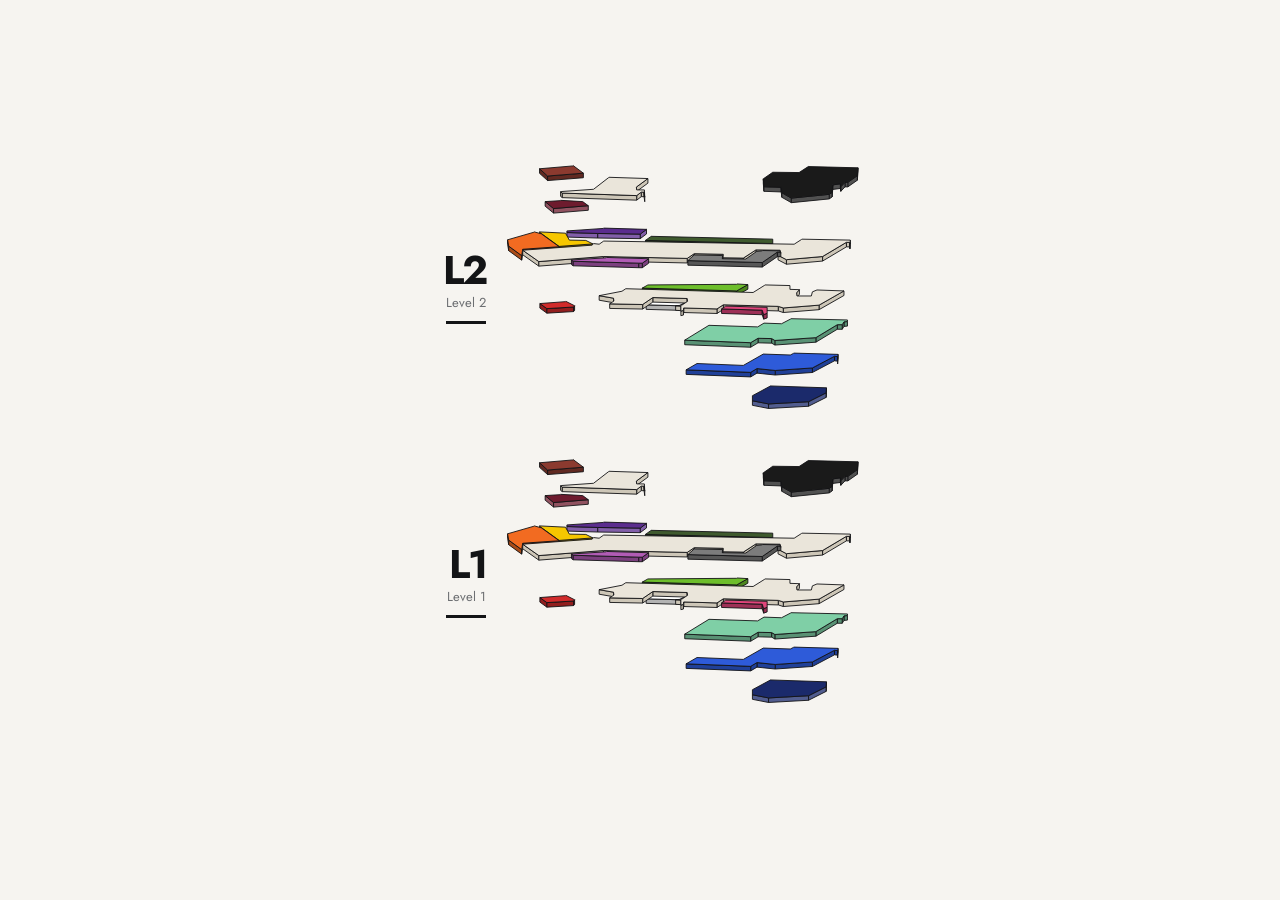
==== index.html @ 21bad8f1 "Find my car – Garden City mid-fi prototype DECO7250 group assignment. Three screens, no build step, " ====
<!doctype html>
<html lang="en">
<head>
<meta charset="utf-8">
<meta name="viewport" content="width=device-width, initial-scale=1, viewport-fit=cover">
<meta name="color-scheme" content="light dark">
<title>Find my car – Garden City</title>
<link rel="preconnect" href="https://fonts.googleapis.com">
<link rel="preconnect" href="https://fonts.gstatic.com" crossorigin>
<link href="https://fonts.googleapis.com/css2?family=Jost:wght@400;500;600;700&display=swap" rel="stylesheet">
<link rel="stylesheet" href="styles.css">
</head>
<body>
<div class="app">

  <!-- ===== 屏 1：整屏只有两块楼板，点哪块选哪层 ===== -->
  <!-- 标题只给读屏软件，视觉上不出现 -->
  <section class="screen is-on" id="home" aria-labelledby="home-title">
    <h1 class="sr-only" id="home-title" tabindex="-1">Which level did you park on?</h1>
    <div class="decks" id="decks"></div>
  </section>

  <!-- ===== 屏 2：该层平面图 + 车的位置 ===== -->
  <section class="screen" id="level" aria-labelledby="level-title">
    <header class="topbar">
      <button class="back" data-back="home">Back</button>
      <div class="seg" role="group" aria-label="Switch level">
        <button data-level="L1" aria-pressed="false">L1</button>
        <button data-level="L2" aria-pressed="false">L2</button>
      </div>
    </header>
    <div class="pagehead">
      <i class="swatch" id="level-swatch"></i>
      <h1 class="lead" id="level-title" tabindex="-1"></h1>
    </div>
    <p class="sub" id="level-sub"></p>
    <div class="planbox" id="level-plan">
      <img alt="" hidden>
      <div class="empty"></div>
      <div class="overlay" id="level-overlay"></div>
    </div>
    <p class="note" id="level-note"></p>
  </section>

  <!-- ===== 屏 3：停车场细节图 + 提示 ===== -->
  <section class="screen" id="detail" aria-labelledby="detail-title">
    <header class="topbar">
      <button class="back" data-back="level">Back</button>
    </header>
    <div class="pagehead">
      <i class="swatch" id="detail-swatch"></i>
      <h1 class="lead" id="detail-title" tabindex="-1"></h1>
    </div>
    <p class="sub" id="detail-sub"></p>
    <div class="planbox" id="detail-plan">
      <img alt="" hidden>
      <div class="empty"></div>
      <div class="overlay" id="detail-overlay"></div>
    </div>
    <ul class="tips" id="detail-tips"></ul>
    <button class="primary" data-back="home" data-reset="1">I found my car</button>
  </section>

  <div class="locating" id="locating" hidden role="status" aria-live="polite">
    <div class="beacon"></div>
    <p>Finding your car…</p>
  </div>

</div>
<script src="app.js"></script>
</body>
</html>
---- styles.css ----
/* =========================================================
   Find my car – Garden City
   样式表。所有颜色 / 间距 / 字号都走下面的 token，改主题只改 :root
   ========================================================= */

:root{
  /* 表面 */
  --paper:#f6f4f0;          /* 页面底色 */
  --card:#ffffff;           /* 卡片 / 画布 */
  --sunk:#eceae4;           /* 占位图、缩略图的底 */
  /* 墨色 */
  --ink:#131416;
  --ink-2:#6d6f72;
  --ink-3:#9b9da0;
  /* 线 */
  --rule:#131416;                      /* 重线：标题分隔 */
  --hair:rgba(19,20,22,.16);           /* 细线：卡片描边 */
  --lift:rgba(19,20,22,.10);           /* 硬投影 */
  /* 语义色：红只代表「你的车」 */
  --red:#e3261b;
  --on-red:#ffffff;
  /* 3D 模型：商场建筑的两个面 + 描边 */
  --bldg:#eae5da;
  --bldg-side:#cdc6b7;
  --model-line:#131416;
  /* 尺度 */
  --s1:4px;  --s2:8px;  --s3:12px; --s4:16px;
  --s5:24px; --s6:32px; --s7:48px;
  --r:3px;                              /* 圆角：几乎直角，保留包豪斯感 */
  --tap:52px;                           /* 最小点击高度 */
}

@media (prefers-color-scheme:dark){
  :root:not([data-theme="light"]){
    --paper:#0b0c0d; --card:#17191b; --sunk:#202325;
    --ink:#f3f2f0; --ink-2:#9ea0a3; --ink-3:#6f7275;
    --rule:#f3f2f0; --hair:rgba(255,255,255,.18); --lift:rgba(0,0,0,.55);
    --bldg:#4a4e52; --bldg-side:#35383b; --model-line:rgba(255,255,255,.6);
  }
}
:root[data-theme="dark"]{
  --paper:#0b0c0d; --card:#17191b; --sunk:#202325;
  --ink:#f3f2f0; --ink-2:#9ea0a3; --ink-3:#6f7275;
  --rule:#f3f2f0; --hair:rgba(255,255,255,.18); --lift:rgba(0,0,0,.55);
  --bldg:#4a4e52; --bldg-side:#35383b; --model-line:rgba(255,255,255,.6);
}

/* ---------- 基础 ---------- */
*,*::before,*::after{box-sizing:border-box}
html{-webkit-text-size-adjust:100%}
body{
  margin:0;
  background:var(--paper);
  color:var(--ink);
  font-family:Jost,Futura,"Century Gothic","Trebuchet MS",system-ui,sans-serif;
  font-size:17px;
  line-height:1.4;
}
button{font:inherit;color:inherit;background:none;border:0;margin:0;padding:0;cursor:pointer;
  -webkit-tap-highlight-color:transparent}
img{display:block;max-width:100%}
[hidden]{display:none !important}
:focus-visible{outline:3px solid var(--red);outline-offset:3px;border-radius:var(--r)}

/* 只给读屏软件看的文字 */
.sr-only{position:absolute;width:1px;height:1px;margin:-1px;padding:0;border:0;
  overflow:hidden;clip-path:inset(50%);white-space:nowrap}

.app{
  max-width:480px;
  margin:0 auto;
  min-height:100dvh;
  padding:0 var(--s4) calc(var(--s6) + env(safe-area-inset-bottom));
}

/* ---------- 顶栏 ---------- */
.topbar{
  display:flex;align-items:center;justify-content:space-between;gap:var(--s3);
  min-height:60px;padding:var(--s3) 0;
  border-bottom:2px solid var(--rule);
}
.back{display:inline-flex;align-items:center;gap:var(--s2);height:44px;padding-right:var(--s2);
  font-size:16px;font-weight:500}
.back::before{content:"";width:0;height:0;flex:none;
  border-top:8px solid transparent;border-bottom:8px solid transparent;border-right:13px solid currentColor}

/* ---------- 标题 ---------- */
.lead{font-size:27px;line-height:1.15;font-weight:700;letter-spacing:-.015em;margin:var(--s5) 0 var(--s4)}
.pagehead{display:flex;align-items:center;gap:var(--s3);margin:var(--s5) 0 var(--s1)}
.pagehead .lead{margin:0}
.swatch{width:19px;height:19px;flex:none;border:2px solid var(--rule)}
.sub{margin:0 0 var(--s4);font-size:15px;color:var(--ink-2)}
.note{margin:var(--s3) 0 0;font-size:14px;color:var(--ink-2)}

/* ---------- 3D 楼层模型：首屏的全部内容 ---------- */
/* 首屏没有顶栏 / 标题 / 说明，两块楼板在视口里居中 */
#home.is-on{
  min-height:calc(100dvh - var(--s6));
  display:grid;
  align-content:center;
  align-content:safe center;   /* 视口太矮时不要把楼板挤出屏幕顶上 */
}
.decks{display:grid;gap:var(--s5)}

/* 一块楼板 = 一个按钮：左边 L1 / L2 标签，右边结构图 */
.deck{
  display:flex;align-items:center;gap:var(--s4);
  width:100%;padding:var(--s2) 0;
  border-radius:var(--r);
  transition:transform .28s cubic-bezier(.2,.75,.25,1),opacity .3s;
}
.deck-tag{flex:none;width:4.4rem;text-align:right}
.deck-tag b{display:block;font-size:40px;font-weight:700;line-height:1;letter-spacing:-.045em}
.deck-tag small{display:block;margin-top:var(--s1);font-size:13px;color:var(--ink-2)}
.deck-tag::after{content:"";display:block;width:40px;height:3px;
  margin:var(--s2) 0 0 auto;background:var(--ink);transition:background .2s}

.deck-art{flex:1;min-width:0}
.deck-art svg{display:block;width:100%;height:auto}
.deck .top,.deck .wall{stroke:var(--model-line);stroke-width:.9;stroke-linejoin:round;
  vector-effect:non-scaling-stroke}

.deck:hover,.deck:focus-visible{transform:translateY(-9px)}
.deck:hover .deck-tag::after,.deck:focus-visible .deck-tag::after{background:var(--red)}
.deck:focus-visible .deck-tag b{color:var(--red)}
.deck.is-picked{transform:translateY(-16px)}
.deck.is-picked .deck-tag b{color:var(--red)}
.deck.is-picked .deck-tag::after{background:var(--red)}
.deck.is-dimmed{opacity:.2}

/* ---------- 平面图 ---------- */
.planbox{
  position:relative;
  aspect-ratio:4/3;
  background:var(--sunk);
  border:1.5px solid var(--hair);
  border-radius:var(--r);
  box-shadow:3px 3px 0 var(--lift);
  overflow:hidden;
}
.planbox > img{position:absolute;inset:0;width:100%;height:100%;object-fit:fill}
.planbox .empty{
  position:absolute;inset:0;display:flex;flex-direction:column;justify-content:flex-end;
  padding:var(--s3);font-size:14px;color:var(--ink-3);
  background-image:linear-gradient(var(--card) 1px,transparent 1px),
                   linear-gradient(90deg,var(--card) 1px,transparent 1px);
  background-size:26px 26px;
}
.planbox .empty small{font-size:12px}
.overlay{position:absolute;inset:0}

.zone{position:absolute;border:3px solid var(--red);border-radius:2px}
.zone b{position:absolute;left:-3px;top:100%;margin-top:3px;
  background:var(--red);color:var(--on-red);font-size:12px;font-weight:700;
  padding:2px var(--s2);white-space:nowrap}

/* 图钉 */
.pin{position:absolute;width:0;height:0;z-index:2}
.pin-body{position:absolute;left:0;top:0;transform:translate(-50%,-100%);
  display:flex;flex-direction:column;align-items:center}
.pin-body[role=button]{cursor:pointer}
.pin-head{width:26px;height:26px;border-radius:50%;background:var(--red);
  border:3px solid var(--ink);display:grid;place-items:center}
.pin-head::after{content:"";width:7px;height:7px;background:var(--on-red)}
.pin-stem{width:0;height:0;margin-top:-2px;
  border-left:6px solid transparent;border-right:6px solid transparent;border-top:11px solid var(--ink)}

.callout{position:absolute;bottom:calc(100% + 8px);left:50%;transform:translateX(-50%);
  display:flex;align-items:center;gap:var(--s2);width:214px;padding:var(--s2);
  background:var(--card);border:2px solid var(--ink);border-radius:var(--r);text-align:left}
.callout::after{content:"";position:absolute;left:50%;bottom:-8px;width:11px;height:11px;
  background:var(--card);border-right:2px solid var(--ink);border-bottom:2px solid var(--ink);
  transform:translateX(-50%) rotate(45deg)}
.callout.tight{width:auto;white-space:nowrap;padding:var(--s1) var(--s3)}
.callout.to-right{left:0;transform:none}
.callout.to-right::after{left:7px;transform:rotate(45deg)}
.callout.to-left{left:auto;right:0;transform:none}
.callout.to-left::after{left:auto;right:7px;transform:rotate(45deg)}
.callout b{display:block;font-size:14.5px;font-weight:600;line-height:1.2}
.callout small{display:block;font-size:12px;color:var(--ink-2)}

.thumb{flex:none;width:46px;height:46px;display:grid;place-items:center;overflow:hidden;
  background:var(--sunk);border:1.5px solid var(--hair);border-radius:2px;
  font-size:10px;line-height:1.15;color:var(--ink-3);text-align:center;padding:2px}
.thumb img{width:100%;height:100%;object-fit:cover}

/* ---------- 层切换 ---------- */
.seg{display:flex;border:2px solid var(--rule);border-radius:var(--r);overflow:hidden}
.seg button{width:48px;height:36px;font-size:15px;font-weight:700}
.seg button + button{border-left:2px solid var(--rule)}
.seg button[aria-pressed="true"]{background:var(--ink);color:var(--paper)}

/* ---------- 提示列表 ---------- */
.tips{list-style:none;margin:var(--s5) 0 0;padding:0;border-top:2px solid var(--rule)}
.tips li{display:flex;align-items:center;gap:var(--s3);padding:var(--s3) 0;border-bottom:1px solid var(--hair)}
.tips .thumb{width:58px;height:58px}
.tips b{display:block;font-size:16px;font-weight:600}
.tips small{display:block;font-size:13px;color:var(--ink-2)}

/* ---------- 主按钮 ---------- */
.primary{display:block;width:100%;min-height:var(--tap);margin-top:var(--s5);
  padding:var(--s3);background:var(--ink);color:var(--paper);
  font-size:17px;font-weight:700;border-radius:var(--r);
  transition:background .15s,transform .1s}
.primary:active{background:var(--red);color:var(--on-red);transform:translateY(1px)}

/* ---------- 定位中 ---------- */
.locating{position:fixed;inset:0;z-index:20;display:grid;place-content:center;justify-items:center;
  gap:var(--s5);background:var(--paper);opacity:0;transition:opacity .25s ease}
.locating.is-on{opacity:1}
.locating p{margin:0;font-size:18px;font-weight:500}
.beacon{width:34px;height:34px;border-radius:50%;background:var(--red);animation:beat 1s ease-in-out infinite}
@keyframes beat{0%,100%{transform:scale(.68);opacity:.55}50%{transform:scale(1);opacity:1}}

/* ---------- 换屏 ---------- */
.screen{display:none}
.screen.is-on{display:block}
@keyframes enter-fwd{from{opacity:0;transform:translateY(20px)}to{opacity:1;transform:none}}
@keyframes enter-back{from{opacity:0;transform:translateY(-12px)}to{opacity:1;transform:none}}
@keyframes plan-rise{from{opacity:0;transform:perspective(900px) rotateX(-18deg) scale(.94)}
                     to{opacity:1;transform:none}}
@keyframes stage-dive{to{opacity:0;transform:perspective(1000px) rotateX(22deg) scale(1.12)}}
@keyframes fade-out{to{opacity:0}}
@keyframes pin-drop{0%{transform:translate(-50%,-175%);opacity:0}
                    70%{transform:translate(-50%,-92%);opacity:1}
                    100%{transform:translate(-50%,-100%);opacity:1}}

.screen.anim-fwd{animation:enter-fwd .34s cubic-bezier(.2,.75,.25,1) both}
.screen.anim-back{animation:enter-back .26s ease-out both}
.screen.anim-fwd .planbox{animation:plan-rise .48s cubic-bezier(.2,.75,.25,1) both;transform-origin:50% 100%}
.pin-body.drop{animation:pin-drop .5s cubic-bezier(.2,.7,.3,1.15) both}

#home.is-leaving .decks{animation:stage-dive .46s cubic-bezier(.45,0,.55,1) both;transform-origin:50% 50%}

@media (prefers-reduced-motion:reduce){
  *,*::before,*::after{animation:none !important;transition:none !important}
}
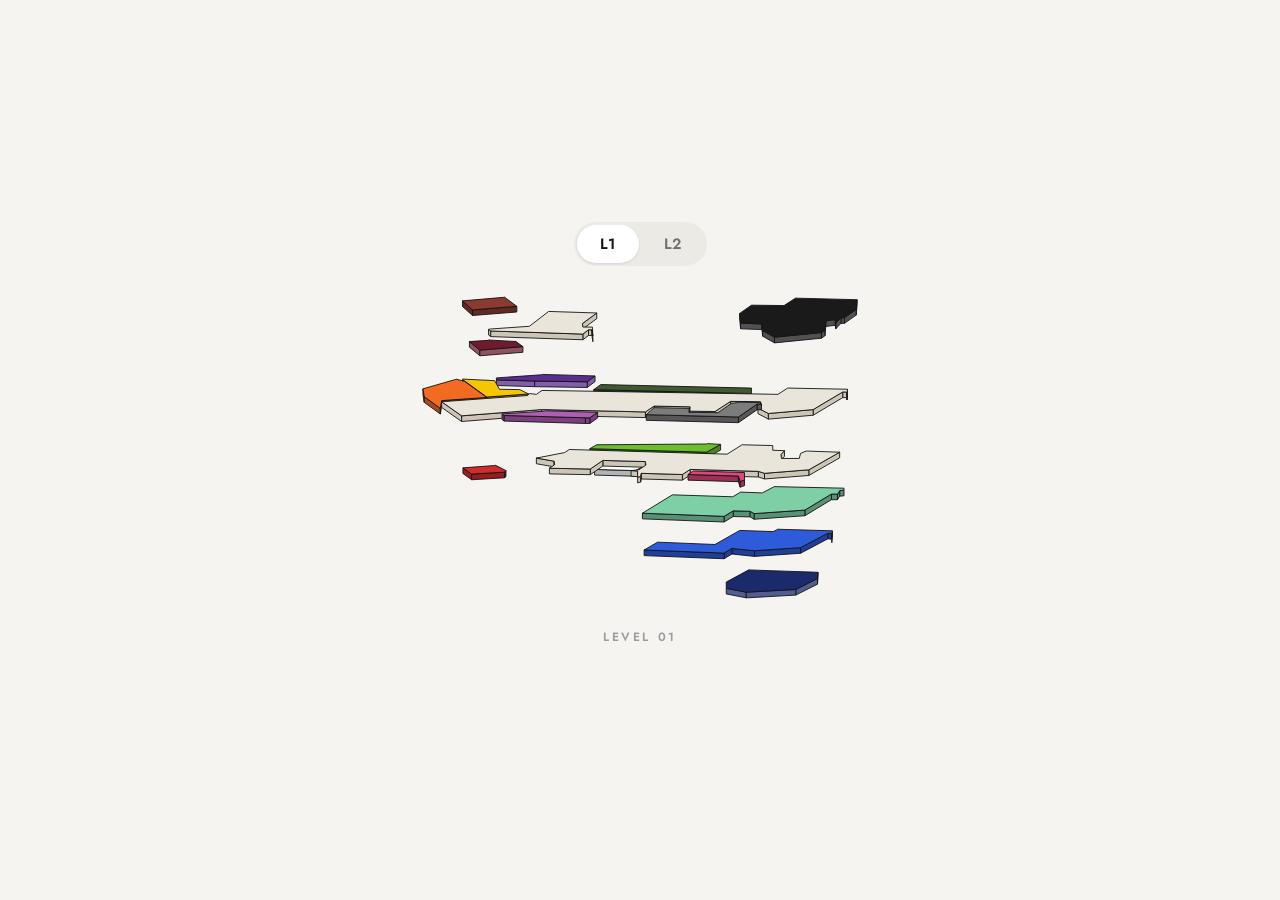
==== commit 8d9d147b: "Home screen shows one level at a time Replaces the two stacked decks with a single deck plus an L1 /" ====
--- a/index.html
+++ b/index.html
@@ -13,11 +13,16 @@
 <body>
 <div class="app">
 
-  <!-- ===== 屏 1：整屏只有两块楼板，点哪块选哪层 ===== -->
+  <!-- ===== 屏 1：一次只显示一层，切换 L1 / L2，点模型进入该层 ===== -->
   <!-- 标题只给读屏软件，视觉上不出现 -->
   <section class="screen is-on" id="home" aria-labelledby="home-title">
     <h1 class="sr-only" id="home-title" tabindex="-1">Which level did you park on?</h1>
-    <div class="decks" id="decks"></div>
+    <div class="pick" role="group" aria-label="Choose a level">
+      <button type="button" data-pick="L1">L1</button>
+      <button type="button" data-pick="L2">L2</button>
+    </div>
+    <div class="deckhost" id="deckhost"></div>
+    <p class="plate" id="deck-plate" aria-hidden="true"></p>
   </section>
 
   <!-- ===== 屏 2：该层平面图 + 车的位置 ===== -->
--- a/styles.css
+++ b/styles.css
@@ -93,40 +93,43 @@
 .note{margin:var(--s3) 0 0;font-size:14px;color:var(--ink-2)}
 
 /* ---------- 3D 楼层模型：首屏的全部内容 ---------- */
-/* 首屏没有顶栏 / 标题 / 说明，两块楼板在视口里居中 */
+/* 首屏没有顶栏 / 标题 / 说明：一个 L1 / L2 切换 + 一层模型 */
 #home.is-on{
   min-height:calc(100dvh - var(--s6));
   display:grid;
   align-content:center;
-  align-content:safe center;   /* 视口太矮时不要把楼板挤出屏幕顶上 */
-}
-.decks{display:grid;gap:var(--s5)}
-
-/* 一块楼板 = 一个按钮：左边 L1 / L2 标签，右边结构图 */
-.deck{
-  display:flex;align-items:center;gap:var(--s4);
-  width:100%;padding:var(--s2) 0;
-  border-radius:var(--r);
-  transition:transform .28s cubic-bezier(.2,.75,.25,1),opacity .3s;
-}
-.deck-tag{flex:none;width:4.4rem;text-align:right}
-.deck-tag b{display:block;font-size:40px;font-weight:700;line-height:1;letter-spacing:-.045em}
-.deck-tag small{display:block;margin-top:var(--s1);font-size:13px;color:var(--ink-2)}
-.deck-tag::after{content:"";display:block;width:40px;height:3px;
-  margin:var(--s2) 0 0 auto;background:var(--ink);transition:background .2s}
-
-.deck-art{flex:1;min-width:0}
+  align-content:safe center;   /* 视口太矮时不要把模型挤出屏幕顶上 */
+  justify-items:center;
+  gap:var(--s5);
+}
+
+/* L1 / L2 切换 */
+.pick{display:inline-flex;padding:3px;gap:3px;border-radius:999px;background:var(--sunk)}
+.pick button{
+  min-width:62px;height:38px;padding:0 var(--s4);
+  border-radius:999px;font-size:15px;font-weight:600;color:var(--ink-2);
+  transition:background .18s,color .18s;
+}
+.pick button[aria-pressed="true"]{background:var(--card);color:var(--ink);box-shadow:0 1px 2px var(--lift)}
+
+/* 模型本身就是按钮 */
+.deckhost{width:100%}
+.deck{display:block;width:100%;border-radius:var(--r);
+  transition:transform .28s cubic-bezier(.2,.75,.25,1),opacity .3s}
+.deck-art{display:block}
 .deck-art svg{display:block;width:100%;height:auto}
 .deck .top,.deck .wall{stroke:var(--model-line);stroke-width:.9;stroke-linejoin:round;
   vector-effect:non-scaling-stroke}
-
-.deck:hover,.deck:focus-visible{transform:translateY(-9px)}
-.deck:hover .deck-tag::after,.deck:focus-visible .deck-tag::after{background:var(--red)}
-.deck:focus-visible .deck-tag b{color:var(--red)}
-.deck.is-picked{transform:translateY(-16px)}
-.deck.is-picked .deck-tag b{color:var(--red)}
-.deck.is-picked .deck-tag::after{background:var(--red)}
-.deck.is-dimmed{opacity:.2}
+.deck:hover,.deck:focus-visible{transform:translateY(-8px)}
+.deck.is-picked{transform:translateY(-14px)}
+
+/* 换层时模型轻轻升一下 */
+@keyframes deck-swap{from{opacity:0;transform:translateY(14px)}to{opacity:1;transform:none}}
+.deckhost.swap .deck{animation:deck-swap .4s cubic-bezier(.2,.75,.25,1) both}
+
+/* 模型下面那行图纸式的层号 */
+.plate{margin:0;font-size:12px;font-weight:600;letter-spacing:.22em;
+  text-transform:uppercase;color:var(--ink-3)}
 
 /* ---------- 平面图 ---------- */
 .planbox{
@@ -230,7 +233,8 @@
 .screen.anim-fwd .planbox{animation:plan-rise .48s cubic-bezier(.2,.75,.25,1) both;transform-origin:50% 100%}
 .pin-body.drop{animation:pin-drop .5s cubic-bezier(.2,.7,.3,1.15) both}
 
-#home.is-leaving .decks{animation:stage-dive .46s cubic-bezier(.45,0,.55,1) both;transform-origin:50% 50%}
+#home.is-leaving .deckhost{animation:stage-dive .46s cubic-bezier(.45,0,.55,1) both;transform-origin:50% 50%}
+#home.is-leaving .pick,#home.is-leaving .plate{animation:fade-out .26s ease both}
 
 @media (prefers-reduced-motion:reduce){
   *,*::before,*::after{animation:none !important;transition:none !important}
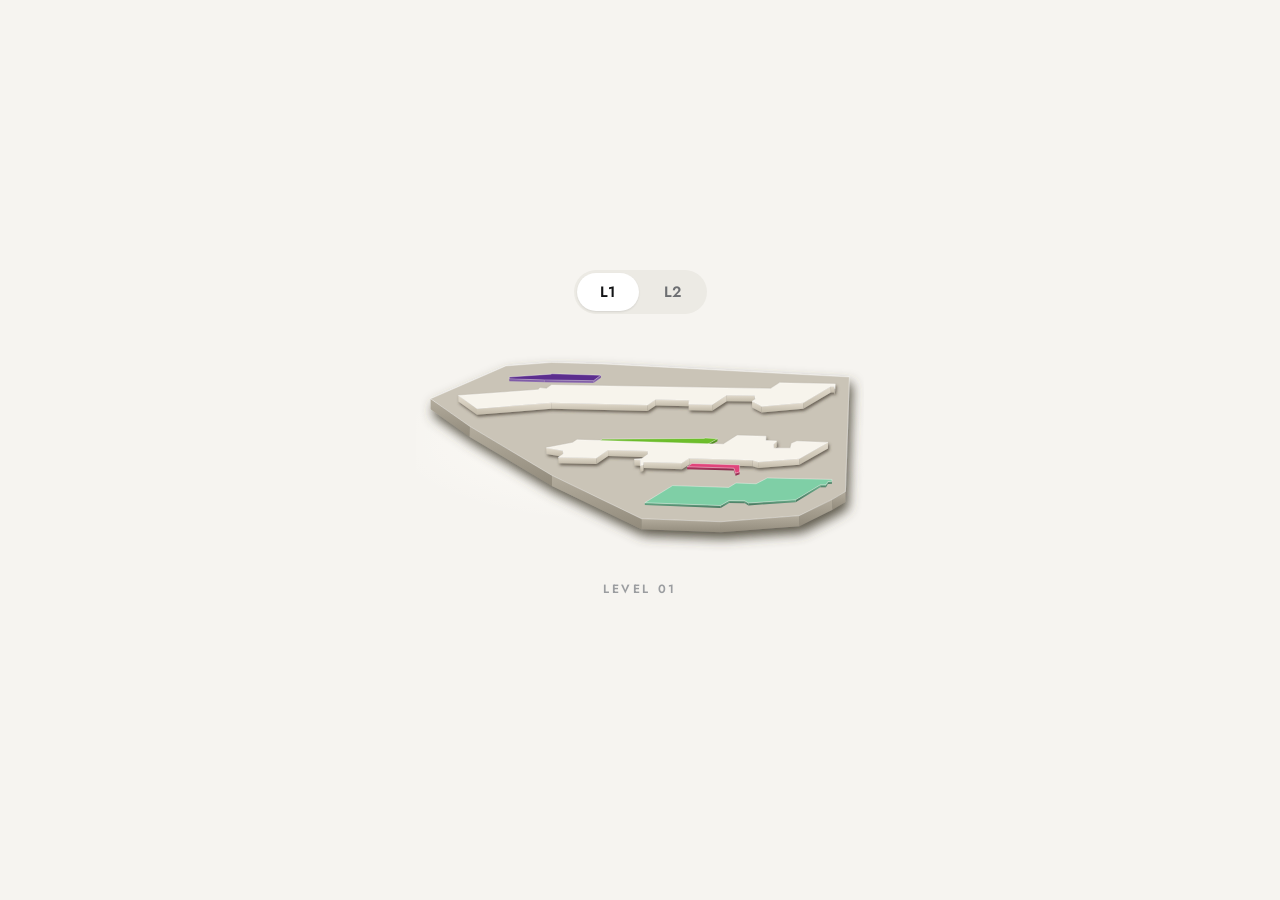
==== commit cad0c102: "Tap a bay to mark where you parked, and let the maps zoom Every generated bay is now a tap target th" ====
--- a/index.html
+++ b/index.html
@@ -66,6 +66,18 @@
     <button class="primary" data-back="home" data-reset="1">I found my car</button>
   </section>
 
+  <!-- 点了某个车位之后问一句 -->
+  <div class="ask" id="ask" hidden role="dialog" aria-modal="true" aria-labelledby="ask-title">
+    <div class="ask-card">
+      <p class="ask-title" id="ask-title">Did you park here?</p>
+      <p class="ask-where" id="ask-where"></p>
+      <div class="ask-row">
+        <button class="btn-ghost" id="ask-no" type="button">Not here</button>
+        <button class="btn-solid" id="ask-yes" type="button">Yes, my car is here</button>
+      </div>
+    </div>
+  </div>
+
   <div class="locating" id="locating" hidden role="status" aria-live="polite">
     <div class="beacon"></div>
     <p>Finding your car…</p>
--- a/styles.css
+++ b/styles.css
@@ -20,9 +20,16 @@
   --red:#e3261b;
   --on-red:#ffffff;
   /* 3D 模型：商场建筑的两个面 + 描边 */
-  --bldg:#eae5da;
-  --bldg-side:#cdc6b7;
-  --model-line:#131416;
+  /* 模型材质：哑光，靠明暗分面，不用描边 */
+  --floor:#cac4b7;          /* 地板顶面：混凝土灰 —— 一整块就是「一层」 */
+  --floor-side-1:#b3ac9d;   /* 地板侧面：上缘受光 */
+  --floor-side-2:#928b7c;   /* 地板侧面：下缘背光 */
+  --bldg:#f7f4ec;           /* 商场楼：石膏白，和地板拉开明度 */
+  --bldg-side-1:#e2dbcd;
+  --bldg-side-2:#c2baa9;
+  --shade:#4a4234;          /* 投影的颜色，暖一点才像影棚 */
+  --edge:rgba(255,255,255,.5);  /* 顶面边缘那一点受光 */
+  --studio-1:#fffdf8;       /* 背景：模型后面那一点柔光，向外淡出 */
   /* 尺度 */
   --s1:4px;  --s2:8px;  --s3:12px; --s4:16px;
   --s5:24px; --s6:32px; --s7:48px;
@@ -35,14 +42,20 @@
     --paper:#0b0c0d; --card:#17191b; --sunk:#202325;
     --ink:#f3f2f0; --ink-2:#9ea0a3; --ink-3:#6f7275;
     --rule:#f3f2f0; --hair:rgba(255,255,255,.18); --lift:rgba(0,0,0,.55);
-    --bldg:#4a4e52; --bldg-side:#35383b; --model-line:rgba(255,255,255,.6);
+    --floor:#34383b; --floor-side-1:#282c2f; --floor-side-2:#1c1f21;
+    --bldg:#5d6268; --bldg-side-1:#474c51; --bldg-side-2:#33373b;
+    --shade:#000000; --edge:rgba(255,255,255,.22);
+    --studio-1:#23272a;
   }
 }
 :root[data-theme="dark"]{
   --paper:#0b0c0d; --card:#17191b; --sunk:#202325;
   --ink:#f3f2f0; --ink-2:#9ea0a3; --ink-3:#6f7275;
   --rule:#f3f2f0; --hair:rgba(255,255,255,.18); --lift:rgba(0,0,0,.55);
-  --bldg:#4a4e52; --bldg-side:#35383b; --model-line:rgba(255,255,255,.6);
+  --floor:#34383b; --floor-side-1:#282c2f; --floor-side-2:#1c1f21;
+  --bldg:#5d6268; --bldg-side-1:#474c51; --bldg-side-2:#33373b;
+  --shade:#000000; --edge:rgba(255,255,255,.22);
+  --studio-1:#23272a;
 }
 
 /* ---------- 基础 ---------- */
@@ -116,10 +129,12 @@
 .deckhost{width:100%}
 .deck{display:block;width:100%;border-radius:var(--r);
   transition:transform .28s cubic-bezier(.2,.75,.25,1),opacity .3s}
-.deck-art{display:block}
+.deck-art{display:block;
+  background:radial-gradient(78% 52% at 50% 48%,var(--studio-1) 0%,transparent 72%)}
 .deck-art svg{display:block;width:100%;height:auto}
-.deck .top,.deck .wall{stroke:var(--model-line);stroke-width:.9;stroke-linejoin:round;
-  vector-effect:non-scaling-stroke}
+/* 形体靠明暗，不靠描边；顶面只留一道极细的受光边 */
+.deck .top{stroke:var(--edge);stroke-width:.7;stroke-linejoin:round;vector-effect:non-scaling-stroke}
+.deck .wall{stroke:none}
 .deck:hover,.deck:focus-visible{transform:translateY(-8px)}
 .deck.is-picked{transform:translateY(-14px)}
 
@@ -152,10 +167,81 @@
 .planbox .empty small{font-size:12px}
 .overlay{position:absolute;inset:0}
 
-.zone{position:absolute;border:3px solid var(--red);border-radius:2px}
-.zone b{position:absolute;left:-3px;top:100%;margin-top:3px;
-  background:var(--red);color:var(--on-red);font-size:12px;font-weight:700;
-  padding:2px var(--s2);white-space:nowrap}
+/* ---------- 屏 2：我们自己画的平面图 ---------- */
+.planbox.is-plan{background:var(--card);overflow:hidden}
+.planbox.is-plan .empty{display:none}
+.planmap{display:block;width:100%;height:100%}
+
+
+/* 商场本体：静态，不可点 */
+/* 建筑外轮廓在底，主力店块叠在上面，平面图才有内部结构 */
+.pm{fill:var(--bldg);stroke:var(--bldg-side);stroke-width:1.6;stroke-linejoin:round;
+  vector-effect:non-scaling-stroke}
+.pa{fill:var(--ink-2);font-weight:700;letter-spacing:.02em;pointer-events:none}
+.ps{fill:var(--ink-3);font-weight:600;letter-spacing:.09em;text-transform:uppercase;
+  pointer-events:none}
+
+/* 停车区：底图是静态的，只有这些多边形能点 */
+.pz{cursor:pointer}
+.pz-fill{fill:var(--pc);fill-opacity:.55;stroke:var(--pc);stroke-opacity:.95;
+  stroke-linejoin:round;transition:fill-opacity .18s}
+.pz-tag{fill:#fff;stroke:rgba(0,0,0,.6);paint-order:stroke fill;
+  font-weight:700;letter-spacing:.01em;pointer-events:none}
+.pz:hover .pz-fill,.pz:focus-visible .pz-fill{fill-opacity:.68}
+.pz:focus-visible{outline:none}
+.pz:focus-visible .pz-fill{stroke:var(--ink);stroke-opacity:1}
+
+/* 自己的车所在那块：红色只用在这里 */
+.pz.is-mine .pz-fill{stroke:var(--red);stroke-opacity:1;fill-opacity:.62}
+.pz.is-mine .pz-tag{stroke:rgba(0,0,0,.72)}
+
+/* ---------- 屏 3：单个停车场的车位图 ---------- */
+.baymap{display:block;width:100%;height:100%}
+.bay-ground{fill:var(--pc);fill-opacity:.16;stroke:var(--pc);stroke-opacity:.8;
+  stroke-width:2;stroke-linejoin:round;vector-effect:non-scaling-stroke}
+.bay{fill:var(--card);fill-opacity:.55;stroke:var(--ink-3);stroke-opacity:.5;
+  stroke-width:.7;vector-effect:non-scaling-stroke}
+.bay.is-car{fill:var(--red);fill-opacity:.9;stroke:var(--red);stroke-opacity:1}
+
+/* 可缩放的地图：单指拖、双指捏、滚轮、双击 */
+.baymap,.planmap{touch-action:none;cursor:grab}
+.baymap.is-zoomed,.planmap.is-zoomed{cursor:move}
+.bay{cursor:pointer}
+.bay:hover{fill:var(--ink-3);fill-opacity:.35}
+.bay:focus-visible{outline:none;fill:var(--ink);fill-opacity:.35}
+
+/* ---------- 「是不是停在这」 ---------- */
+.ask{position:fixed;inset:0;z-index:30;display:flex;align-items:flex-end;justify-content:center;
+  padding:var(--s4);background:rgba(10,11,12,.42);opacity:0;transition:opacity .2s ease}
+.ask.is-on{opacity:1}
+.ask-card{width:100%;max-width:448px;padding:var(--s5);border-radius:14px;
+  background:var(--card);box-shadow:0 12px 40px rgba(0,0,0,.28);
+  transform:translateY(14px);transition:transform .24s cubic-bezier(.2,.75,.25,1)}
+.ask.is-on .ask-card{transform:none}
+.ask-title{margin:0;font-size:19px;font-weight:700}
+.ask-where{margin:var(--s2) 0 var(--s5);font-size:15px;color:var(--ink-2)}
+.ask-row{display:flex;gap:var(--s3)}
+.btn-ghost,.btn-solid{flex:1;min-height:var(--tap);padding:var(--s3);border-radius:var(--r);
+  font-size:16px;font-weight:600;transition:background .15s}
+.btn-ghost{background:var(--sunk);color:var(--ink)}
+.btn-solid{background:var(--ink);color:var(--paper);font-weight:700}
+.btn-solid:active{background:var(--red);color:var(--on-red)}
+
+/* 「你在这」：蓝色，和代表「你的车」的红色分开 */
+.hereme{pointer-events:none}
+.here-acc{fill:#2E5BD9;fill-opacity:.12;stroke:#2E5BD9;stroke-opacity:.35;
+  stroke-width:1.5;vector-effect:non-scaling-stroke}
+.here-dot{fill:#2E5BD9;stroke:#fff}
+
+/* 车的位置 */
+.carmark{pointer-events:none}
+.carmark-halo{fill:var(--red);opacity:.16}
+.carmark-dot{fill:var(--red);stroke:#fff}
+.carmark-eye{fill:#fff}
+@keyframes car-land{0%{transform:scale(2.4);opacity:0}60%{transform:scale(.92);opacity:1}
+                    100%{transform:scale(1);opacity:1}}
+.carmark.drop{animation:car-land .5s cubic-bezier(.2,.7,.3,1.2) both;transform-box:fill-box;
+  transform-origin:50% 50%}
 
 /* 图钉 */
 .pin{position:absolute;width:0;height:0;z-index:2}
